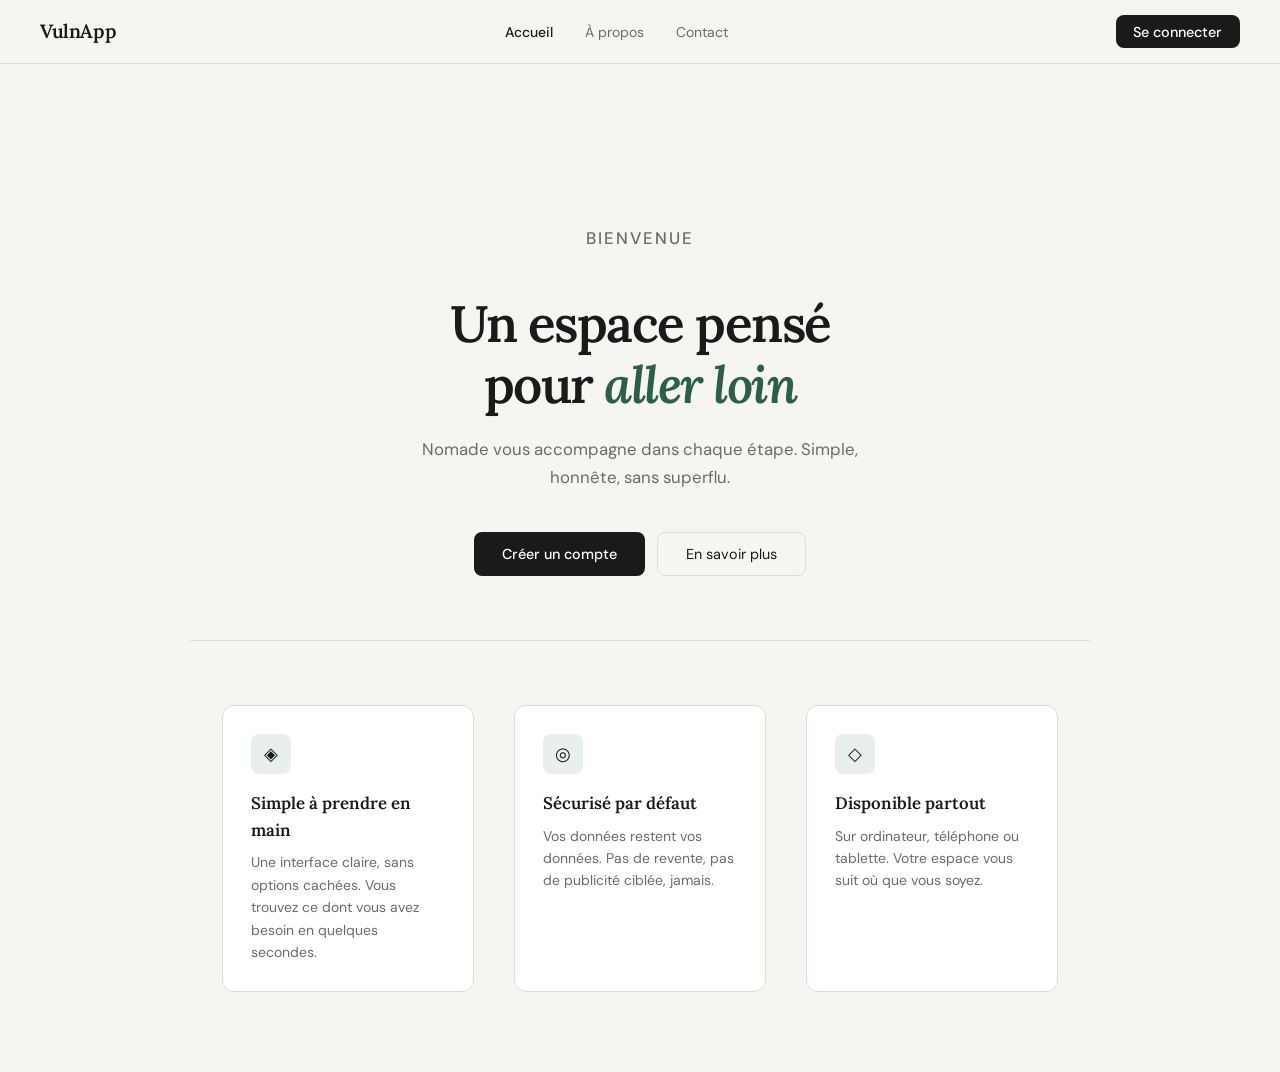
==== static/index.html @ 1c076ac4 "push" ====
<!DOCTYPE html>
<html lang="fr">
<head>
  <meta charset="UTF-8" />
  <meta name="viewport" content="width=device-width, initial-scale=1.0" />
  <title>Nomade — Accueil</title>
  <link rel="stylesheet" href="style.css" />
</head>
<body>
    <nav>
    <a href="index.html" class="nav-logo">VulnApp</a>

    <ul class="nav-links">
        <li><a href="index.html" class="active">Accueil</a></li>
        <li><a href="page-about.html">À propos</a></li>
        <li><a href="page-contact.html">Contact</a></li>
    </ul>

    <div class="nav-auth">
        <button class="btn-primary btn-nav" id="loginBtn">Se connecter</button>
    </div>
</nav>
<div class="modal-overlay" id="modalOverlay">
    <div class="modal" id="loginModal">
        <button class="modal-close" id="closeModal">&times;</button>

        <div class="modal-home" id="modalHome">
            <h2 class="modal-home-title">Bienvenue</h2>
            <p class="modal-home-sub">Connectez-vous pour accéder au panel.</p>
            
            <div class="modal-home-btns">
                <button class="btn-modal-choice btn-modal-login" id="showLoginForm">Se connecter</button>
                <button class="btn-modal-choice btn-modal-signup">Créer un compte</button>
            </div>
        </div>

        <div class="modal-form-wrap" id="loginFormWrap">
            <div class="modal-form-header">
                <button class="btn-back" id="backToHome">←</button>
                <h2 class="modal-form-title">Connexion</h2>
            </div>
            
            <form action="/login" method="POST">
                <div class="modal-field">
                    <label>Email ou Identifiant</label>
                    <input type="text" name="username" placeholder="admin@vulnapp.local" required>
                </div>
                <div class="modal-field">
                    <label>Mot de passe</label>
                    <input type="password" name="password" placeholder="••••••••" required>
                </div>
                <div class="modal-error"></div> <button type="submit" class="btn-modal-submit">Entrer</button>
            </form>
        </div>
    </div>
</div>
<main>
    </main>

<main>
  <div class="hero">
    <p class="hero-eyebrow">Bienvenue</p>
    <h1>Un espace pensé<br>pour <em>aller loin</em></h1>
    <p>Nomade vous accompagne dans chaque étape. Simple, honnête, sans superflu.</p>
    <div class="hero-actions">
      <button class="btn-primary" onclick="openModal()">Créer un compte</button>
      <button class="btn-secondary" onclick="location.href='about.html'">En savoir plus</button>
    </div>
  </div>

  <div class="divider"></div>

  <div class="features">
    <div class="feature-card">
      <div class="feature-icon">◈</div>
      <h3>Simple à prendre en main</h3>
      <p>Une interface claire, sans options cachées. Vous trouvez ce dont vous avez besoin en quelques secondes.</p>
    </div>
    <div class="feature-card">
      <div class="feature-icon">◎</div>
      <h3>Sécurisé par défaut</h3>
      <p>Vos données restent vos données. Pas de revente, pas de publicité ciblée, jamais.</p>
    </div>
    <div class="feature-card">
      <div class="feature-icon">◇</div>
      <h3>Disponible partout</h3>
      <p>Sur ordinateur, téléphone ou tablette. Votre espace vous suit où que vous soyez.</p>
    </div>
  </div>
</main>

<script src="shared.js"></script>
</body>
</html>
---- static/style.css ----
@import url('https://fonts.googleapis.com/css2?family=Lora:ital,wght@0,400;0,600;1,400&family=DM+Sans:wght@300;400;500&display=swap');

*, *::before, *::after { box-sizing: border-box; margin: 0; padding: 0; }

:root {
  --bg: #f7f5f0;
  --white: #ffffff;
  --text: #1a1a1a;
  --muted: #6b6b6b;
  --border: #e0ddd8;
  --accent: #2c5f4a;
  --accent-light: #e8f0ec;
  --danger: #c0392b;
  --nav-h: 64px;
}

html { scroll-behavior: smooth; }

body {
  font-family: 'DM Sans', sans-serif;
  background: var(--bg);
  color: var(--text);
  font-size: 16px;
  line-height: 1.6;
  min-height: 100vh;
  display: flex;
  flex-direction: column;
}

/* ── NAV ── */
nav {
  position: fixed;
  top: 0; left: 0; right: 0;
  height: var(--nav-h);
  background: rgba(247,245,240,0.92);
  backdrop-filter: blur(8px);
  border-bottom: 1px solid var(--border);
  display: flex;
  align-items: center;
  justify-content: space-between;
  padding: 0 2.5rem;
  z-index: 100;
}

.nav-logo {
  font-family: 'Lora', serif;
  font-size: 1.2rem;
  font-weight: 600;
  color: var(--text);
  text-decoration: none;
  letter-spacing: -0.02em;
}

.nav-links {
  display: flex;
  align-items: center;
  gap: 2rem;
  list-style: none;
}

.nav-links a {
  text-decoration: none;
  color: var(--muted);
  font-size: 0.875rem;
  font-weight: 400;
  transition: color 0.2s;
}

.nav-links a:hover { color: var(--text); }

.nav-links a.active {
  color: var(--text);
  font-weight: 500;
}

.btn-nav {
  background: var(--text) !important;
  color: var(--white) !important;
  padding: 0.45rem 1.1rem !important;
  border-radius: 6px;
  font-weight: 500 !important;
  transition: background 0.2s, transform 0.15s !important;
  cursor: pointer;
}

.btn-nav:hover {
  background: var(--accent) !important;
  transform: translateY(-1px);
}

/* ── MAIN ── */
main {
  padding-top: var(--nav-h);
  flex: 1;
}

/* ── BUTTONS ── */
.btn-primary {
  background: var(--text);
  color: var(--white);
  border: none;
  padding: 0.75rem 1.75rem;
  border-radius: 8px;
  font-family: 'DM Sans', sans-serif;
  font-size: 0.9rem;
  font-weight: 500;
  cursor: pointer;
  transition: background 0.2s, transform 0.15s, box-shadow 0.2s;
  position: relative;
  overflow: hidden;
}

.btn-primary:hover {
  background: var(--accent);
  transform: translateY(-2px);
  box-shadow: 0 6px 20px rgba(44,95,74,0.25);
}

.btn-primary:active { transform: scale(0.97); }

.btn-primary .ripple {
  position: absolute;
  border-radius: 50%;
  background: rgba(255,255,255,0.3);
  transform: scale(0);
  animation: ripple 0.5s linear;
  pointer-events: none;
}

@keyframes ripple {
  to { transform: scale(4); opacity: 0; }
}

.btn-secondary {
  background: transparent;
  color: var(--text);
  border: 1px solid var(--border);
  padding: 0.75rem 1.75rem;
  border-radius: 8px;
  font-family: 'DM Sans', sans-serif;
  font-size: 0.9rem;
  font-weight: 400;
  cursor: pointer;
  transition: border-color 0.2s, background 0.2s;
}

.btn-secondary:hover {
  border-color: var(--text);
  background: var(--white);
}

/* ── FOOTER ── */
footer {
  border-top: 1px solid var(--border);
  text-align: center;
  padding: 2rem;
  font-size: 0.8rem;
  color: var(--muted);
}

footer a { color: inherit; text-decoration: none; }
footer a:hover { text-decoration: underline; }

/* ── PAGE FADE IN ── */
main { animation: fadeIn 0.3s ease; }

@keyframes fadeIn {
  from { opacity: 0; transform: translateY(6px); }
  to   { opacity: 1; transform: translateY(0); }
}

/* ════════════════════════════════
   HOME
════════════════════════════════ */
.hero {
  max-width: 680px;
  margin: 0 auto;
  padding: 6rem 2rem 4rem;
  text-align: center;
}

.hero-eyebrow {
  font-size: 0.75rem;
  font-weight: 500;
  letter-spacing: 0.12em;
  text-transform: uppercase;
  color: var(--accent);
  margin-bottom: 1.2rem;
}

.hero h1 {
  font-family: 'Lora', serif;
  font-size: clamp(2.2rem, 5vw, 3.2rem);
  font-weight: 600;
  line-height: 1.2;
  letter-spacing: -0.03em;
  margin-bottom: 1.2rem;
}

.hero h1 em { font-style: italic; color: var(--accent); }

.hero p {
  font-size: 1.05rem;
  color: var(--muted);
  max-width: 480px;
  margin: 0 auto 2.5rem;
  line-height: 1.7;
}

.hero-actions {
  display: flex;
  gap: 0.75rem;
  justify-content: center;
  flex-wrap: wrap;
}

.divider {
  max-width: 900px;
  margin: 0 auto;
  padding: 0 2rem;
  border-top: 1px solid var(--border);
}

.features {
  max-width: 900px;
  margin: 0 auto;
  padding: 4rem 2rem 5rem;
  display: grid;
  grid-template-columns: repeat(auto-fit, minmax(240px, 1fr));
  gap: 2.5rem;
}

.feature-card {
  background: var(--white);
  border: 1px solid var(--border);
  border-radius: 12px;
  padding: 1.75rem;
  transition: border-color 0.2s, transform 0.2s;
  cursor: default;
}

.feature-card:hover {
  border-color: #b5c9bf;
  transform: translateY(-3px);
}

.feature-icon {
  width: 40px; height: 40px;
  background: var(--accent-light);
  border-radius: 8px;
  display: flex; align-items: center; justify-content: center;
  margin-bottom: 1rem;
  font-size: 1.1rem;
}

.feature-card h3 {
  font-family: 'Lora', serif;
  font-size: 1.05rem;
  font-weight: 600;
  margin-bottom: 0.5rem;
}

.feature-card p { font-size: 0.875rem; color: var(--muted); line-height: 1.6; }

/* ════════════════════════════════
   ABOUT
════════════════════════════════ */
.about-wrap {
  max-width: 720px;
  margin: 0 auto;
  padding: 5rem 2rem;
}

.about-wrap h2 {
  font-family: 'Lora', serif;
  font-size: clamp(1.8rem, 4vw, 2.6rem);
  font-weight: 600;
  letter-spacing: -0.02em;
  margin-bottom: 1.5rem;
}

.about-wrap p {
  color: var(--muted);
  margin-bottom: 1.2rem;
  font-size: 1rem;
  line-height: 1.8;
}

.about-stats {
  display: grid;
  grid-template-columns: repeat(3, 1fr);
  gap: 1.5rem;
  margin: 3rem 0;
}

.stat {
  text-align: center;
  padding: 1.5rem 1rem;
  background: var(--white);
  border: 1px solid var(--border);
  border-radius: 10px;
}

.stat-number {
  font-family: 'Lora', serif;
  font-size: 2rem;
  font-weight: 600;
  color: var(--accent);
  display: block;
}

.stat-label { font-size: 0.8rem; color: var(--muted); margin-top: 0.25rem; }

.about-actions {
  margin-top: 2.5rem;
  display: flex;
  gap: 0.75rem;
  flex-wrap: wrap;
}

/* ════════════════════════════════
   CONTACT
════════════════════════════════ */
.contact-wrap {
  max-width: 580px;
  margin: 0 auto;
  padding: 5rem 2rem;
}

.contact-wrap h2 {
  font-family: 'Lora', serif;
  font-size: clamp(1.8rem, 4vw, 2.4rem);
  font-weight: 600;
  letter-spacing: -0.02em;
  margin-bottom: 0.5rem;
}

.contact-wrap > p { color: var(--muted); margin-bottom: 2.5rem; }

.form-group { margin-bottom: 1.25rem; }

.form-group label {
  display: block;
  font-size: 0.85rem;
  font-weight: 500;
  margin-bottom: 0.4rem;
  color: var(--text);
}

.form-group input,
.form-group textarea {
  width: 100%;
  border: 1px solid var(--border);
  background: var(--white);
  border-radius: 8px;
  padding: 0.7rem 0.9rem;
  font-family: 'DM Sans', sans-serif;
  font-size: 0.9rem;
  color: var(--text);
  transition: border-color 0.2s, box-shadow 0.2s;
  outline: none;
  resize: vertical;
}

.form-group input:focus,
.form-group textarea:focus {
  border-color: var(--accent);
  box-shadow: 0 0 0 3px rgba(44,95,74,0.1);
}

.form-success {
  display: none;
  background: var(--accent-light);
  border: 1px solid #b5c9bf;
  border-radius: 8px;
  padding: 1rem 1.25rem;
  font-size: 0.9rem;
  color: var(--accent);
  margin-top: 1rem;
}

/* ════════════════════════════════
   MODAL
════════════════════════════════ */
.modal-overlay {
  display: none;
  position: fixed;
  inset: 0;
  background: rgba(10,10,10,0.45);
  backdrop-filter: blur(6px);
  -webkit-backdrop-filter: blur(6px);
  z-index: 200;
  align-items: center;
  justify-content: center;
}

.modal-overlay.open {
  display: flex;
  animation: fadeOverlay 0.22s ease;
}

@keyframes fadeOverlay {
  from { opacity: 0; }
  to   { opacity: 1; }
}

.modal {
  background: rgba(28, 28, 26, 0.72);
  backdrop-filter: blur(20px);
  -webkit-backdrop-filter: blur(20px);
  border: 1px solid rgba(255,255,255,0.1);
  border-radius: 18px;
  padding: 2rem;
  width: 260px;
  margin: 1rem;
  position: relative;
  overflow: hidden;
  transition: width 0.38s cubic-bezier(0.4,0,0.2,1);
}

.modal.expanded-login  { width: 340px; }
.modal.expanded-signup { width: 360px; }

.modal-close {
  position: absolute;
  top: 0.9rem; right: 0.9rem;
  background: rgba(255,255,255,0.08);
  border: none;
  font-size: 0.85rem;
  color: rgba(255,255,255,0.5);
  cursor: pointer;
  width: 26px; height: 26px;
  display: flex; align-items: center; justify-content: center;
  border-radius: 50%;
  transition: background 0.15s, color 0.15s;
  z-index: 2;
}

.modal-close:hover {
  background: rgba(255,255,255,0.15);
  color: rgba(255,255,255,0.85);
}

.modal-home { text-align: center; }

.modal-home-title {
  font-family: 'Lora', serif;
  font-size: 1.05rem;
  font-weight: 600;
  color: rgba(255,255,255,0.9);
  margin-bottom: 0.3rem;
}

.modal-home-sub {
  font-size: 0.78rem;
  color: rgba(255,255,255,0.4);
  margin-bottom: 1.75rem;
}

.modal-home-btns {
  display: flex;
  flex-direction: column;
  gap: 0.65rem;
}

.btn-modal-choice {
  width: 100%;
  padding: 0.7rem 1rem;
  border-radius: 10px;
  font-family: 'DM Sans', sans-serif;
  font-size: 0.88rem;
  font-weight: 500;
  cursor: pointer;
  transition: background 0.2s, transform 0.15s, box-shadow 0.2s;
  position: relative;
  overflow: hidden;
}

.btn-modal-login {
  background: rgba(255,255,255,0.12);
  border: 1px solid rgba(255,255,255,0.18);
  color: rgba(255,255,255,0.9);
}

.btn-modal-login:hover {
  background: rgba(255,255,255,0.2);
  transform: translateY(-1px);
}

.btn-modal-signup {
  background: var(--accent);
  border: 1px solid transparent;
  color: #fff;
}

.btn-modal-signup:hover {
  background: #3a7a60;
  transform: translateY(-1px);
  box-shadow: 0 4px 16px rgba(44,95,74,0.35);
}

.modal-form-wrap { display: none; }
.modal-form-wrap.active {
  display: block;
  animation: expandIn 0.3s cubic-bezier(0.4,0,0.2,1);
}

@keyframes expandIn {
  from { opacity: 0; transform: translateY(8px); }
  to   { opacity: 1; transform: translateY(0); }
}

.modal-form-header {
  display: flex;
  align-items: center;
  gap: 0.6rem;
  margin-bottom: 1.5rem;
}

.btn-back {
  background: rgba(255,255,255,0.08);
  border: none;
  color: rgba(255,255,255,0.5);
  cursor: pointer;
  width: 28px; height: 28px;
  border-radius: 50%;
  font-size: 0.9rem;
  display: flex; align-items: center; justify-content: center;
  transition: background 0.15s, color 0.15s;
  flex-shrink: 0;
}

.btn-back:hover {
  background: rgba(255,255,255,0.15);
  color: rgba(255,255,255,0.8);
}

.modal-form-title {
  font-family: 'Lora', serif;
  font-size: 1.05rem;
  font-weight: 600;
  color: rgba(255,255,255,0.9);
}

.modal-field { margin-bottom: 0.9rem; }

.modal-field label {
  display: block;
  font-size: 0.72rem;
  font-weight: 500;
  margin-bottom: 0.3rem;
  color: rgba(255,255,255,0.45);
  letter-spacing: 0.05em;
  text-transform: uppercase;
}

.modal-field input {
  width: 100%;
  border: 1px solid rgba(255,255,255,0.12);
  background: rgba(255,255,255,0.07);
  border-radius: 8px;
  padding: 0.6rem 0.8rem;
  font-family: 'DM Sans', sans-serif;
  font-size: 0.88rem;
  color: rgba(255,255,255,0.9);
  outline: none;
  transition: border-color 0.2s, background 0.2s, box-shadow 0.2s;
  box-sizing: border-box;
}

.modal-field input::placeholder { color: rgba(255,255,255,0.25); }

.modal-field input:focus {
  border-color: rgba(44,95,74,0.7);
  background: rgba(255,255,255,0.1);
  box-shadow: 0 0 0 3px rgba(44,95,74,0.2);
}

.modal-error {
  font-size: 0.78rem;
  color: #e87c7c;
  min-height: 16px;
  margin: 0.4rem 0 0.6rem;
}

.btn-modal-submit {
  width: 100%;
  padding: 0.7rem;
  border-radius: 9px;
  font-family: 'DM Sans', sans-serif;
  font-size: 0.9rem;
  font-weight: 500;
  border: none;
  cursor: pointer;
  background: var(--accent);
  color: #fff;
  transition: background 0.2s, transform 0.15s, box-shadow 0.2s;
  position: relative;
  overflow: hidden;
  margin-top: 0.25rem;
}

.btn-modal-submit:hover {
  background: #3a7a60;
  transform: translateY(-1px);
  box-shadow: 0 4px 16px rgba(44,95,74,0.3);
}

.btn-modal-submit:active { transform: scale(0.97); }

.pw-rules {
  display: flex;
  flex-wrap: wrap;
  gap: 4px;
  margin: 0.4rem 0 0.2rem;
}

.pw-rule {
  font-size: 0.68rem;
  padding: 2px 7px;
  border-radius: 20px;
  background: rgba(255,255,255,0.08);
  color: rgba(255,255,255,0.35);
  transition: background 0.2s, color 0.2s;
}

.pw-rule.ok {
  background: rgba(44,95,74,0.4);
  color: #7ecfaa;
}

.modal-success-msg {
  display: none;
  text-align: center;
  padding: 1rem 0;
  animation: fadeIn 0.3s ease;
}

.modal-success-msg .checkmark {
  font-size: 2.2rem;
  display: block;
  margin-bottom: 0.6rem;
}

.modal-success-msg p { color: rgba(255,255,255,0.65); font-size: 0.88rem; }
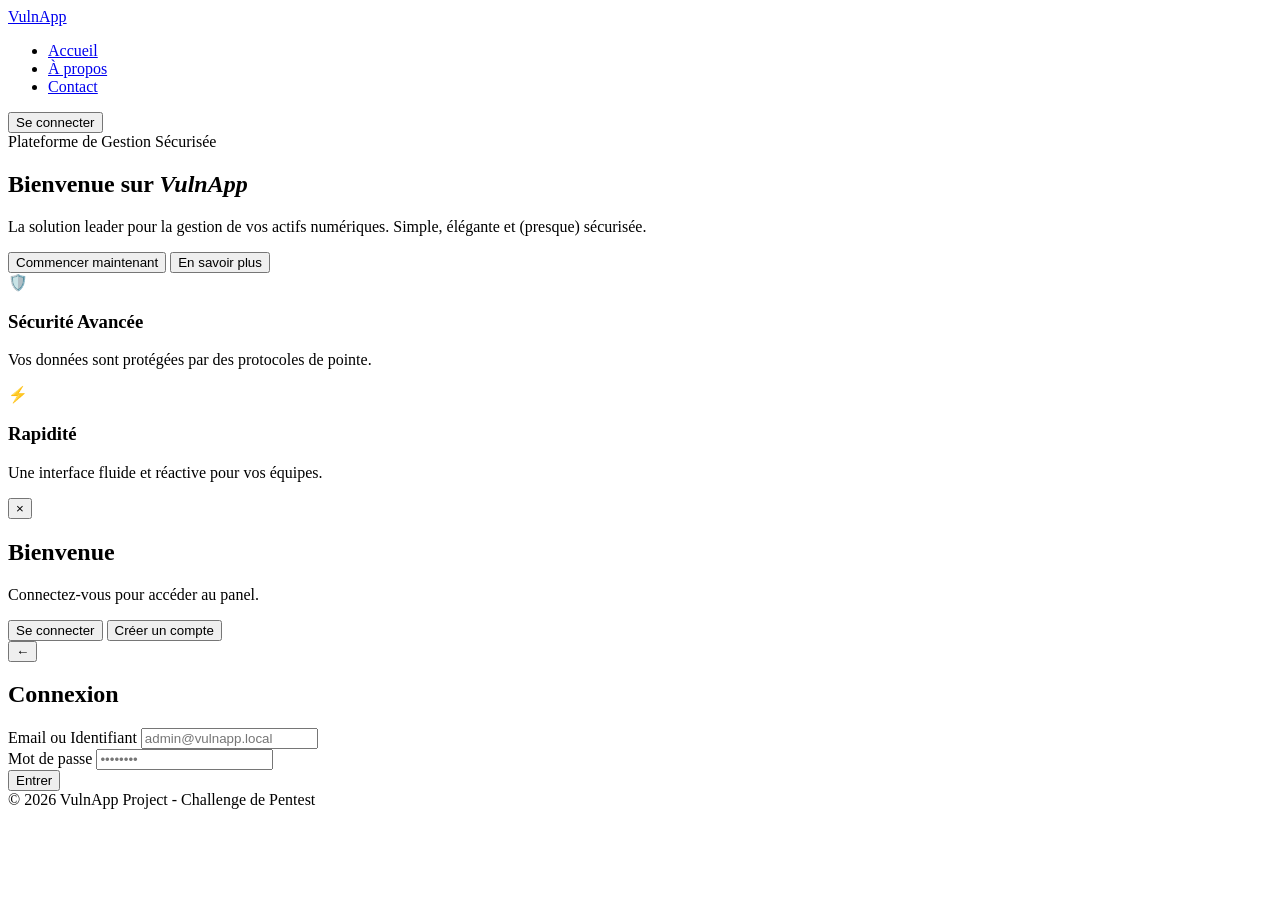
==== commit f5b0f55b: "push" ====
--- a/static/index.html
+++ b/static/index.html
@@ -1,94 +1,129 @@
 <!DOCTYPE html>
 <html lang="fr">
 <head>
-  <meta charset="UTF-8" />
-  <meta name="viewport" content="width=device-width, initial-scale=1.0" />
-  <title>Nomade — Accueil</title>
-  <link rel="stylesheet" href="style.css" />
+    <meta charset="UTF-8">
+    <meta name="viewport" content="width=device-width, initial-scale=1.0">
+    <title>VulnApp - Accueil</title>
+    <link href="https://fonts.googleapis.com/css2?family=Lora:ital,wght@0,400;0,600;1,400&family=DM+Sans:wght@300;400;500&display=swap" rel="stylesheet">
+    <style>
+        /* Insère ici tout le code CSS que tu m'as donné précédemment */
+        /* (Variables, Nav, Hero, Modal, etc.) */
+    </style>
 </head>
 <body>
+
     <nav>
-    <a href="index.html" class="nav-logo">VulnApp</a>
+        <a href="index.html" class="nav-logo">VulnApp</a>
+        <ul class="nav-links">
+            <li><a href="index.html" class="active">Accueil</a></li>
+            <li><a href="about.html">À propos</a></li>
+            <li><a href="contact.html">Contact</a></li>
+        </ul>
+        <div class="nav-auth">
+            <button class="btn-primary btn-nav" id="loginBtn">Se connecter</button>
+        </div>
+    </nav>
 
-    <ul class="nav-links">
-        <li><a href="index.html" class="active">Accueil</a></li>
-        <li><a href="page-about.html">À propos</a></li>
-        <li><a href="page-contact.html">Contact</a></li>
-    </ul>
+    <main>
+        <section class="hero">
+            <div class="hero-eyebrow">Plateforme de Gestion Sécurisée</div>
+            <h1>Bienvenue sur <em>VulnApp</em></h1>
+            <p>La solution leader pour la gestion de vos actifs numériques. Simple, élégante et (presque) sécurisée.</p>
+            <div class="hero-actions">
+                <button class="btn-primary">Commencer maintenant</button>
+                <button class="btn-secondary">En savoir plus</button>
+            </div>
+        </section>
 
-    <div class="nav-auth">
-        <button class="btn-primary btn-nav" id="loginBtn">Se connecter</button>
-    </div>
-</nav>
-<div class="modal-overlay" id="modalOverlay">
-    <div class="modal" id="loginModal">
-        <button class="modal-close" id="closeModal">&times;</button>
+        <div class="divider"></div>
 
-        <div class="modal-home" id="modalHome">
-            <h2 class="modal-home-title">Bienvenue</h2>
-            <p class="modal-home-sub">Connectez-vous pour accéder au panel.</p>
-            
-            <div class="modal-home-btns">
-                <button class="btn-modal-choice btn-modal-login" id="showLoginForm">Se connecter</button>
-                <button class="btn-modal-choice btn-modal-signup">Créer un compte</button>
+        <section class="features">
+            <div class="feature-card">
+                <div class="feature-icon">🛡️</div>
+                <h3>Sécurité Avancée</h3>
+                <p>Vos données sont protégées par des protocoles de pointe.</p>
+            </div>
+            <div class="feature-card">
+                <div class="feature-icon">⚡</div>
+                <h3>Rapidité</h3>
+                <p>Une interface fluide et réactive pour vos équipes.</p>
+            </div>
+        </section>
+    </main>
+
+    <div class="modal-overlay" id="modalOverlay">
+        <div class="modal" id="loginModal">
+            <button class="modal-close" id="closeModal">&times;</button>
+
+            <div class="modal-home" id="modalHome">
+                <h2 class="modal-home-title">Bienvenue</h2>
+                <p class="modal-home-sub">Connectez-vous pour accéder au panel.</p>
+                <div class="modal-home-btns">
+                    <button class="btn-modal-choice btn-modal-login" id="showLoginForm">Se connecter</button>
+                    <button class="btn-modal-choice btn-modal-signup">Créer un compte</button>
+                </div>
+            </div>
+
+            <div class="modal-form-wrap" id="loginFormWrap">
+                <div class="modal-form-header">
+                    <button class="btn-back" id="backToHome">←</button>
+                    <h2 class="modal-form-title">Connexion</h2>
+                </div>
+                <form action="/login" method="POST">
+                    <div class="modal-field">
+                        <label>Email ou Identifiant</label>
+                        <input type="text" name="username" placeholder="admin@vulnapp.local" required>
+                    </div>
+                    <div class="modal-field">
+                        <label>Mot de passe</label>
+                        <input type="password" name="password" placeholder="••••••••" required>
+                    </div>
+                    <div class="modal-error" id="loginError"></div>
+                    <button type="submit" class="btn-modal-submit">Entrer</button>
+                </form>
             </div>
         </div>
+    </div>
 
-        <div class="modal-form-wrap" id="loginFormWrap">
-            <div class="modal-form-header">
-                <button class="btn-back" id="backToHome">←</button>
-                <h2 class="modal-form-title">Connexion</h2>
-            </div>
-            
-            <form action="/login" method="POST">
-                <div class="modal-field">
-                    <label>Email ou Identifiant</label>
-                    <input type="text" name="username" placeholder="admin@vulnapp.local" required>
-                </div>
-                <div class="modal-field">
-                    <label>Mot de passe</label>
-                    <input type="password" name="password" placeholder="••••••••" required>
-                </div>
-                <div class="modal-error"></div> <button type="submit" class="btn-modal-submit">Entrer</button>
-            </form>
-        </div>
-    </div>
-</div>
-<main>
-    </main>
+    <footer>
+        &copy; 2026 VulnApp Project - Challenge de Pentest
+    </footer>
 
-<main>
-  <div class="hero">
-    <p class="hero-eyebrow">Bienvenue</p>
-    <h1>Un espace pensé<br>pour <em>aller loin</em></h1>
-    <p>Nomade vous accompagne dans chaque étape. Simple, honnête, sans superflu.</p>
-    <div class="hero-actions">
-      <button class="btn-primary" onclick="openModal()">Créer un compte</button>
-      <button class="btn-secondary" onclick="location.href='about.html'">En savoir plus</button>
-    </div>
-  </div>
+    <script>
+        const loginBtn = document.getElementById('loginBtn');
+        const modalOverlay = document.getElementById('modalOverlay');
+        const closeModal = document.getElementById('closeModal');
+        const modal = document.getElementById('loginModal');
+        
+        const showLoginFormBtn = document.getElementById('showLoginForm');
+        const backToHomeBtn = document.getElementById('backToHome');
+        const modalHome = document.getElementById('modalHome');
+        const loginFormWrap = document.getElementById('loginFormWrap');
 
-  <div class="divider"></div>
+        // Ouvrir
+        loginBtn.onclick = () => modalOverlay.classList.add('open');
 
-  <div class="features">
-    <div class="feature-card">
-      <div class="feature-icon">◈</div>
-      <h3>Simple à prendre en main</h3>
-      <p>Une interface claire, sans options cachées. Vous trouvez ce dont vous avez besoin en quelques secondes.</p>
-    </div>
-    <div class="feature-card">
-      <div class="feature-icon">◎</div>
-      <h3>Sécurisé par défaut</h3>
-      <p>Vos données restent vos données. Pas de revente, pas de publicité ciblée, jamais.</p>
-    </div>
-    <div class="feature-card">
-      <div class="feature-icon">◇</div>
-      <h3>Disponible partout</h3>
-      <p>Sur ordinateur, téléphone ou tablette. Votre espace vous suit où que vous soyez.</p>
-    </div>
-  </div>
-</main>
+        // Fermer
+        closeModal.onclick = () => modalOverlay.classList.remove('open');
 
-<script src="shared.js"></script>
+        // Fermer au clic extérieur
+        window.onclick = (event) => {
+            if (event.target == modalOverlay) modalOverlay.classList.remove('open');
+        }
+
+        // Switch vers Formulaire
+        showLoginFormBtn.onclick = () => {
+            modalHome.style.display = 'none';
+            loginFormWrap.classList.add('active');
+            modal.classList.add('expanded-login');
+        };
+
+        // Retour accueil modale
+        backToHomeBtn.onclick = () => {
+            loginFormWrap.classList.remove('active');
+            modalHome.style.display = 'block';
+            modal.classList.remove('expanded-login');
+        };
+    </script>
 </body>
 </html>
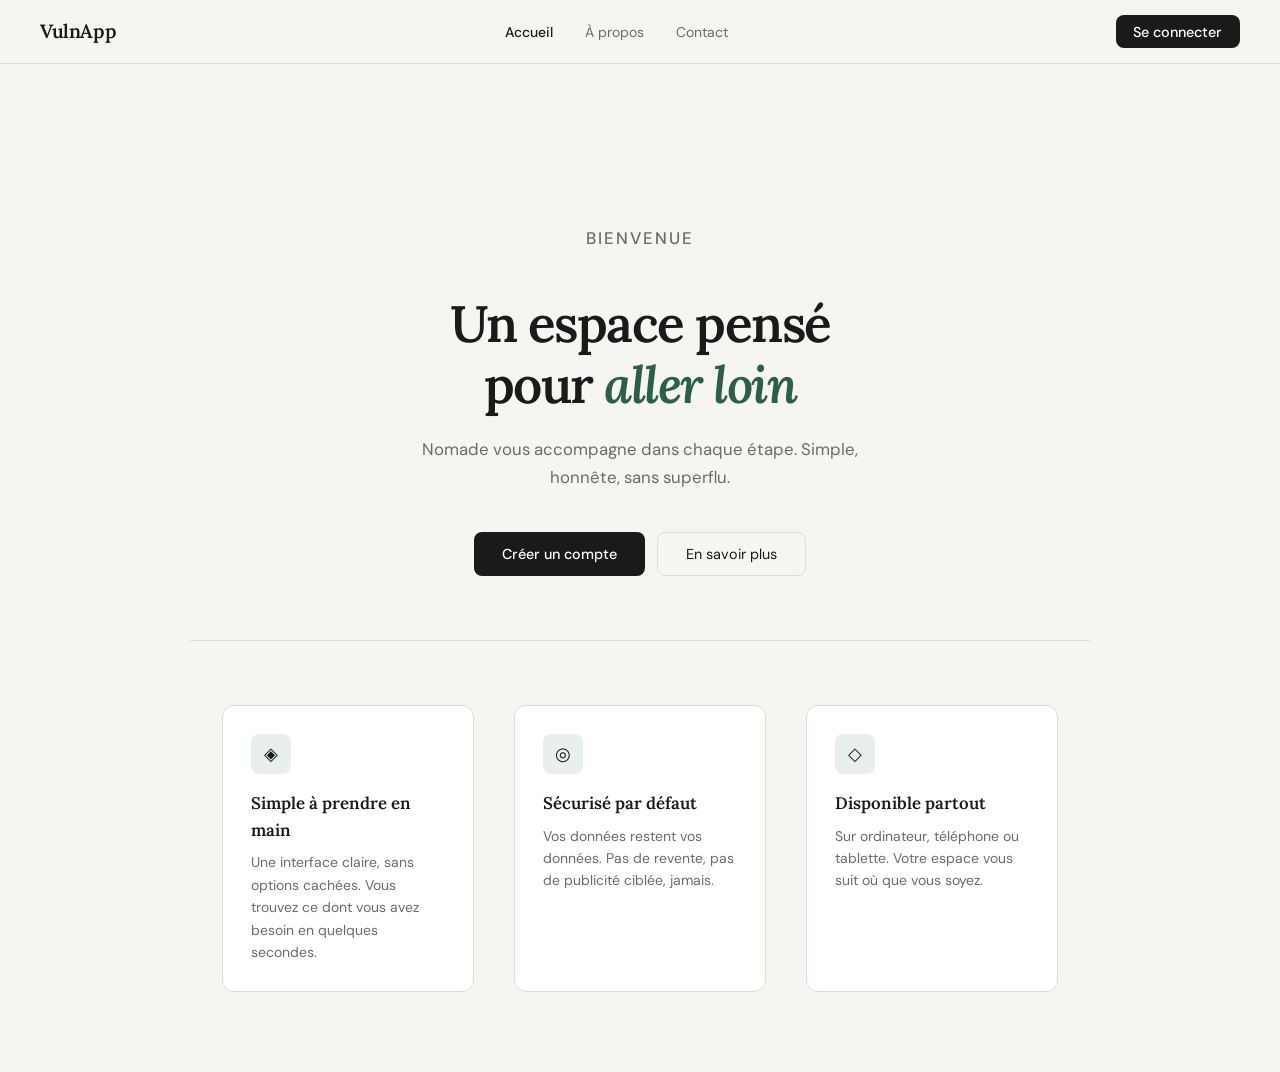
==== commit 83bd6b02: "push" ====
--- a/static/index.html
+++ b/static/index.html
@@ -1,129 +1,101 @@
 <!DOCTYPE html>
 <html lang="fr">
 <head>
-    <meta charset="UTF-8">
-    <meta name="viewport" content="width=device-width, initial-scale=1.0">
-    <title>VulnApp - Accueil</title>
-    <link href="https://fonts.googleapis.com/css2?family=Lora:ital,wght@0,400;0,600;1,400&family=DM+Sans:wght@300;400;500&display=swap" rel="stylesheet">
-    <style>
-        /* Insère ici tout le code CSS que tu m'as donné précédemment */
-        /* (Variables, Nav, Hero, Modal, etc.) */
-    </style>
+  <meta charset="UTF-8" />
+  <meta name="viewport" content="width=device-width, initial-scale=1.0" />
+  <title>Nomade — Accueil</title>
+  <link rel="stylesheet" href="style.css" />
 </head>
+<script>
+    // 1. Sélection des éléments
+    // Assure-toi que ton bouton dans la NAV a bien l'id="loginBtn"
+    const btnNav = document.getElementById('loginBtn'); 
+    const overlay = document.getElementById('modalOverlay');
+    const btnClose = document.getElementById('closeModal');
+    const modalBox = document.getElementById('loginModal');
+    
+    const btnGoToForm = document.getElementById('showLoginForm');
+    const btnBack = document.getElementById('backToHome');
+    const homeView = document.getElementById('modalHome');
+    const formView = document.getElementById('loginFormWrap');
+
+    // 2. Ouvrir la modale au clic sur le bouton de la nav
+    if (btnNav) {
+        btnNav.onclick = () => {
+            overlay.classList.add('open');
+        };
+    }
+
+    // 3. Fermer la modale (croix ou clic à côté)
+    btnClose.onclick = () => overlay.classList.remove('open');
+    window.onclick = (e) => {
+        if (e.target == overlay) overlay.classList.remove('open');
+    };
+
+    // 4. Navigation INTERNE à la modale (Passer du menu au formulaire)
+    btnGoToForm.onclick = () => {
+        homeView.style.display = 'none';
+        formView.classList.add('active');
+        modalBox.classList.add('expanded-login'); // Agrandit le carré selon ton CSS
+    };
+
+    // 5. Retour au menu de la modale
+    btnBack.onclick = () => {
+        formView.classList.remove('active');
+        homeView.style.display = 'block';
+        modalBox.classList.remove('expanded-login');
+    };
+</script>
 <body>
+    <nav>
+    <a href="index.html" class="nav-logo">VulnApp</a>
 
-    <nav>
-        <a href="index.html" class="nav-logo">VulnApp</a>
-        <ul class="nav-links">
-            <li><a href="index.html" class="active">Accueil</a></li>
-            <li><a href="about.html">À propos</a></li>
-            <li><a href="contact.html">Contact</a></li>
-        </ul>
-        <div class="nav-auth">
-            <button class="btn-primary btn-nav" id="loginBtn">Se connecter</button>
-        </div>
-    </nav>
+    <ul class="nav-links">
+        <li><a href="index.html" class="active">Accueil</a></li>
+        <li><a href="page-about.html">À propos</a></li>
+        <li><a href="page-contact.html">Contact</a></li>
+    </ul>
 
-    <main>
-        <section class="hero">
-            <div class="hero-eyebrow">Plateforme de Gestion Sécurisée</div>
-            <h1>Bienvenue sur <em>VulnApp</em></h1>
-            <p>La solution leader pour la gestion de vos actifs numériques. Simple, élégante et (presque) sécurisée.</p>
-            <div class="hero-actions">
-                <button class="btn-primary">Commencer maintenant</button>
-                <button class="btn-secondary">En savoir plus</button>
-            </div>
-        </section>
+    <div class="nav-auth">
+        <button class="btn-primary btn-nav" id="loginBtn">Se connecter</button>
+    </div>
+</nav>
 
-        <div class="divider"></div>
-
-        <section class="features">
-            <div class="feature-card">
-                <div class="feature-icon">🛡️</div>
-                <h3>Sécurité Avancée</h3>
-                <p>Vos données sont protégées par des protocoles de pointe.</p>
-            </div>
-            <div class="feature-card">
-                <div class="feature-icon">⚡</div>
-                <h3>Rapidité</h3>
-                <p>Une interface fluide et réactive pour vos équipes.</p>
-            </div>
-        </section>
+<main>
     </main>
 
-    <div class="modal-overlay" id="modalOverlay">
-        <div class="modal" id="loginModal">
-            <button class="modal-close" id="closeModal">&times;</button>
+<main>
+  <div class="hero">
+    <p class="hero-eyebrow">Bienvenue</p>
+    <h1>Un espace pensé<br>pour <em>aller loin</em></h1>
+    <p>Nomade vous accompagne dans chaque étape. Simple, honnête, sans superflu.</p>
+    <div class="hero-actions">
+      <button class="btn-primary" onclick="openModal()">Créer un compte</button>
+      <button class="btn-secondary" onclick="location.href='about.html'">En savoir plus</button>
+    </div>
+  </div>
 
-            <div class="modal-home" id="modalHome">
-                <h2 class="modal-home-title">Bienvenue</h2>
-                <p class="modal-home-sub">Connectez-vous pour accéder au panel.</p>
-                <div class="modal-home-btns">
-                    <button class="btn-modal-choice btn-modal-login" id="showLoginForm">Se connecter</button>
-                    <button class="btn-modal-choice btn-modal-signup">Créer un compte</button>
-                </div>
-            </div>
+  <div class="divider"></div>
 
-            <div class="modal-form-wrap" id="loginFormWrap">
-                <div class="modal-form-header">
-                    <button class="btn-back" id="backToHome">←</button>
-                    <h2 class="modal-form-title">Connexion</h2>
-                </div>
-                <form action="/login" method="POST">
-                    <div class="modal-field">
-                        <label>Email ou Identifiant</label>
-                        <input type="text" name="username" placeholder="admin@vulnapp.local" required>
-                    </div>
-                    <div class="modal-field">
-                        <label>Mot de passe</label>
-                        <input type="password" name="password" placeholder="••••••••" required>
-                    </div>
-                    <div class="modal-error" id="loginError"></div>
-                    <button type="submit" class="btn-modal-submit">Entrer</button>
-                </form>
-            </div>
-        </div>
+  <div class="features">
+    <div class="feature-card">
+      <div class="feature-icon">◈</div>
+      <h3>Simple à prendre en main</h3>
+      <p>Une interface claire, sans options cachées. Vous trouvez ce dont vous avez besoin en quelques secondes.</p>
     </div>
+    <div class="feature-card">
+      <div class="feature-icon">◎</div>
+      <h3>Sécurisé par défaut</h3>
+      <p>Vos données restent vos données. Pas de revente, pas de publicité ciblée, jamais.</p>
+    </div>
+    <div class="feature-card">
+      <div class="feature-icon">◇</div>
+      <h3>Disponible partout</h3>
+      <p>Sur ordinateur, téléphone ou tablette. Votre espace vous suit où que vous soyez.</p>
+    </div>
+  </div>
+</main>
 
-    <footer>
-        &copy; 2026 VulnApp Project - Challenge de Pentest
-    </footer>
-
-    <script>
-        const loginBtn = document.getElementById('loginBtn');
-        const modalOverlay = document.getElementById('modalOverlay');
-        const closeModal = document.getElementById('closeModal');
-        const modal = document.getElementById('loginModal');
-        
-        const showLoginFormBtn = document.getElementById('showLoginForm');
-        const backToHomeBtn = document.getElementById('backToHome');
-        const modalHome = document.getElementById('modalHome');
-        const loginFormWrap = document.getElementById('loginFormWrap');
-
-        // Ouvrir
-        loginBtn.onclick = () => modalOverlay.classList.add('open');
-
-        // Fermer
-        closeModal.onclick = () => modalOverlay.classList.remove('open');
-
-        // Fermer au clic extérieur
-        window.onclick = (event) => {
-            if (event.target == modalOverlay) modalOverlay.classList.remove('open');
-        }
-
-        // Switch vers Formulaire
-        showLoginFormBtn.onclick = () => {
-            modalHome.style.display = 'none';
-            loginFormWrap.classList.add('active');
-            modal.classList.add('expanded-login');
-        };
-
-        // Retour accueil modale
-        backToHomeBtn.onclick = () => {
-            loginFormWrap.classList.remove('active');
-            modalHome.style.display = 'block';
-            modal.classList.remove('expanded-login');
-        };
-    </script>
+<script src="shared.js"></script>
 </body>
 </html>
--- a/static/style.css
+++ b/static/style.css
@@ -0,0 +1,645 @@
+@import url('https://fonts.googleapis.com/css2?family=Lora:ital,wght@0,400;0,600;1,400&family=DM+Sans:wght@300;400;500&display=swap');
+
+*, *::before, *::after { box-sizing: border-box; margin: 0; padding: 0; }
+
+:root {
+  --bg: #f7f5f0;
+  --white: #ffffff;
+  --text: #1a1a1a;
+  --muted: #6b6b6b;
+  --border: #e0ddd8;
+  --accent: #2c5f4a;
+  --accent-light: #e8f0ec;
+  --danger: #c0392b;
+  --nav-h: 64px;
+}
+
+html { scroll-behavior: smooth; }
+
+body {
+  font-family: 'DM Sans', sans-serif;
+  background: var(--bg);
+  color: var(--text);
+  font-size: 16px;
+  line-height: 1.6;
+  min-height: 100vh;
+  display: flex;
+  flex-direction: column;
+}
+
+/* ── NAV ── */
+nav {
+  position: fixed;
+  top: 0; left: 0; right: 0;
+  height: var(--nav-h);
+  background: rgba(247,245,240,0.92);
+  backdrop-filter: blur(8px);
+  border-bottom: 1px solid var(--border);
+  display: flex;
+  align-items: center;
+  justify-content: space-between;
+  padding: 0 2.5rem;
+  z-index: 100;
+}
+
+.nav-logo {
+  font-family: 'Lora', serif;
+  font-size: 1.2rem;
+  font-weight: 600;
+  color: var(--text);
+  text-decoration: none;
+  letter-spacing: -0.02em;
+}
+
+.nav-links {
+  display: flex;
+  align-items: center;
+  gap: 2rem;
+  list-style: none;
+}
+
+.nav-links a {
+  text-decoration: none;
+  color: var(--muted);
+  font-size: 0.875rem;
+  font-weight: 400;
+  transition: color 0.2s;
+}
+
+.nav-links a:hover { color: var(--text); }
+
+.nav-links a.active {
+  color: var(--text);
+  font-weight: 500;
+}
+
+.btn-nav {
+  background: var(--text) !important;
+  color: var(--white) !important;
+  padding: 0.45rem 1.1rem !important;
+  border-radius: 6px;
+  font-weight: 500 !important;
+  transition: background 0.2s, transform 0.15s !important;
+  cursor: pointer;
+}
+
+.btn-nav:hover {
+  background: var(--accent) !important;
+  transform: translateY(-1px);
+}
+
+/* ── MAIN ── */
+main {
+  padding-top: var(--nav-h);
+  flex: 1;
+}
+
+/* ── BUTTONS ── */
+.btn-primary {
+  background: var(--text);
+  color: var(--white);
+  border: none;
+  padding: 0.75rem 1.75rem;
+  border-radius: 8px;
+  font-family: 'DM Sans', sans-serif;
+  font-size: 0.9rem;
+  font-weight: 500;
+  cursor: pointer;
+  transition: background 0.2s, transform 0.15s, box-shadow 0.2s;
+  position: relative;
+  overflow: hidden;
+}
+
+.btn-primary:hover {
+  background: var(--accent);
+  transform: translateY(-2px);
+  box-shadow: 0 6px 20px rgba(44,95,74,0.25);
+}
+
+.btn-primary:active { transform: scale(0.97); }
+
+.btn-primary .ripple {
+  position: absolute;
+  border-radius: 50%;
+  background: rgba(255,255,255,0.3);
+  transform: scale(0);
+  animation: ripple 0.5s linear;
+  pointer-events: none;
+}
+
+@keyframes ripple {
+  to { transform: scale(4); opacity: 0; }
+}
+
+.btn-secondary {
+  background: transparent;
+  color: var(--text);
+  border: 1px solid var(--border);
+  padding: 0.75rem 1.75rem;
+  border-radius: 8px;
+  font-family: 'DM Sans', sans-serif;
+  font-size: 0.9rem;
+  font-weight: 400;
+  cursor: pointer;
+  transition: border-color 0.2s, background 0.2s;
+}
+
+.btn-secondary:hover {
+  border-color: var(--text);
+  background: var(--white);
+}
+
+/* ── FOOTER ── */
+footer {
+  border-top: 1px solid var(--border);
+  text-align: center;
+  padding: 2rem;
+  font-size: 0.8rem;
+  color: var(--muted);
+}
+
+footer a { color: inherit; text-decoration: none; }
+footer a:hover { text-decoration: underline; }
+
+/* ── PAGE FADE IN ── */
+main { animation: fadeIn 0.3s ease; }
+
+@keyframes fadeIn {
+  from { opacity: 0; transform: translateY(6px); }
+  to   { opacity: 1; transform: translateY(0); }
+}
+
+/* ════════════════════════════════
+   HOME
+════════════════════════════════ */
+.hero {
+  max-width: 680px;
+  margin: 0 auto;
+  padding: 6rem 2rem 4rem;
+  text-align: center;
+}
+
+.hero-eyebrow {
+  font-size: 0.75rem;
+  font-weight: 500;
+  letter-spacing: 0.12em;
+  text-transform: uppercase;
+  color: var(--accent);
+  margin-bottom: 1.2rem;
+}
+
+.hero h1 {
+  font-family: 'Lora', serif;
+  font-size: clamp(2.2rem, 5vw, 3.2rem);
+  font-weight: 600;
+  line-height: 1.2;
+  letter-spacing: -0.03em;
+  margin-bottom: 1.2rem;
+}
+
+.hero h1 em { font-style: italic; color: var(--accent); }
+
+.hero p {
+  font-size: 1.05rem;
+  color: var(--muted);
+  max-width: 480px;
+  margin: 0 auto 2.5rem;
+  line-height: 1.7;
+}
+
+.hero-actions {
+  display: flex;
+  gap: 0.75rem;
+  justify-content: center;
+  flex-wrap: wrap;
+}
+
+.divider {
+  max-width: 900px;
+  margin: 0 auto;
+  padding: 0 2rem;
+  border-top: 1px solid var(--border);
+}
+
+.features {
+  max-width: 900px;
+  margin: 0 auto;
+  padding: 4rem 2rem 5rem;
+  display: grid;
+  grid-template-columns: repeat(auto-fit, minmax(240px, 1fr));
+  gap: 2.5rem;
+}
+
+.feature-card {
+  background: var(--white);
+  border: 1px solid var(--border);
+  border-radius: 12px;
+  padding: 1.75rem;
+  transition: border-color 0.2s, transform 0.2s;
+  cursor: default;
+}
+
+.feature-card:hover {
+  border-color: #b5c9bf;
+  transform: translateY(-3px);
+}
+
+.feature-icon {
+  width: 40px; height: 40px;
+  background: var(--accent-light);
+  border-radius: 8px;
+  display: flex; align-items: center; justify-content: center;
+  margin-bottom: 1rem;
+  font-size: 1.1rem;
+}
+
+.feature-card h3 {
+  font-family: 'Lora', serif;
+  font-size: 1.05rem;
+  font-weight: 600;
+  margin-bottom: 0.5rem;
+}
+
+.feature-card p { font-size: 0.875rem; color: var(--muted); line-height: 1.6; }
+
+/* ════════════════════════════════
+   ABOUT
+════════════════════════════════ */
+.about-wrap {
+  max-width: 720px;
+  margin: 0 auto;
+  padding: 5rem 2rem;
+}
+
+.about-wrap h2 {
+  font-family: 'Lora', serif;
+  font-size: clamp(1.8rem, 4vw, 2.6rem);
+  font-weight: 600;
+  letter-spacing: -0.02em;
+  margin-bottom: 1.5rem;
+}
+
+.about-wrap p {
+  color: var(--muted);
+  margin-bottom: 1.2rem;
+  font-size: 1rem;
+  line-height: 1.8;
+}
+
+.about-stats {
+  display: grid;
+  grid-template-columns: repeat(3, 1fr);
+  gap: 1.5rem;
+  margin: 3rem 0;
+}
+
+.stat {
+  text-align: center;
+  padding: 1.5rem 1rem;
+  background: var(--white);
+  border: 1px solid var(--border);
+  border-radius: 10px;
+}
+
+.stat-number {
+  font-family: 'Lora', serif;
+  font-size: 2rem;
+  font-weight: 600;
+  color: var(--accent);
+  display: block;
+}
+
+.stat-label { font-size: 0.8rem; color: var(--muted); margin-top: 0.25rem; }
+
+.about-actions {
+  margin-top: 2.5rem;
+  display: flex;
+  gap: 0.75rem;
+  flex-wrap: wrap;
+}
+
+/* ════════════════════════════════
+   CONTACT
+════════════════════════════════ */
+.contact-wrap {
+  max-width: 580px;
+  margin: 0 auto;
+  padding: 5rem 2rem;
+}
+
+.contact-wrap h2 {
+  font-family: 'Lora', serif;
+  font-size: clamp(1.8rem, 4vw, 2.4rem);
+  font-weight: 600;
+  letter-spacing: -0.02em;
+  margin-bottom: 0.5rem;
+}
+
+.contact-wrap > p { color: var(--muted); margin-bottom: 2.5rem; }
+
+.form-group { margin-bottom: 1.25rem; }
+
+.form-group label {
+  display: block;
+  font-size: 0.85rem;
+  font-weight: 500;
+  margin-bottom: 0.4rem;
+  color: var(--text);
+}
+
+.form-group input,
+.form-group textarea {
+  width: 100%;
+  border: 1px solid var(--border);
+  background: var(--white);
+  border-radius: 8px;
+  padding: 0.7rem 0.9rem;
+  font-family: 'DM Sans', sans-serif;
+  font-size: 0.9rem;
+  color: var(--text);
+  transition: border-color 0.2s, box-shadow 0.2s;
+  outline: none;
+  resize: vertical;
+}
+
+.form-group input:focus,
+.form-group textarea:focus {
+  border-color: var(--accent);
+  box-shadow: 0 0 0 3px rgba(44,95,74,0.1);
+}
+
+.form-success {
+  display: none;
+  background: var(--accent-light);
+  border: 1px solid #b5c9bf;
+  border-radius: 8px;
+  padding: 1rem 1.25rem;
+  font-size: 0.9rem;
+  color: var(--accent);
+  margin-top: 1rem;
+}
+
+/* ════════════════════════════════
+   MODAL
+════════════════════════════════ */
+.modal-overlay {
+  display: none;
+  position: fixed;
+  inset: 0;
+  background: rgba(10,10,10,0.45);
+  backdrop-filter: blur(6px);
+  -webkit-backdrop-filter: blur(6px);
+  z-index: 200;
+  align-items: center;
+  justify-content: center;
+}
+
+.modal-overlay.open {
+  display: flex;
+  animation: fadeOverlay 0.22s ease;
+}
+
+@keyframes fadeOverlay {
+  from { opacity: 0; }
+  to   { opacity: 1; }
+}
+
+.modal {
+  background: rgba(28, 28, 26, 0.72);
+  backdrop-filter: blur(20px);
+  -webkit-backdrop-filter: blur(20px);
+  border: 1px solid rgba(255,255,255,0.1);
+  border-radius: 18px;
+  padding: 2rem;
+  width: 260px;
+  margin: 1rem;
+  position: relative;
+  overflow: hidden;
+  transition: width 0.38s cubic-bezier(0.4,0,0.2,1);
+}
+
+.modal.expanded-login  { width: 340px; }
+.modal.expanded-signup { width: 360px; }
+
+.modal-close {
+  position: absolute;
+  top: 0.9rem; right: 0.9rem;
+  background: rgba(255,255,255,0.08);
+  border: none;
+  font-size: 0.85rem;
+  color: rgba(255,255,255,0.5);
+  cursor: pointer;
+  width: 26px; height: 26px;
+  display: flex; align-items: center; justify-content: center;
+  border-radius: 50%;
+  transition: background 0.15s, color 0.15s;
+  z-index: 2;
+}
+
+.modal-close:hover {
+  background: rgba(255,255,255,0.15);
+  color: rgba(255,255,255,0.85);
+}
+
+.modal-home { text-align: center; }
+
+.modal-home-title {
+  font-family: 'Lora', serif;
+  font-size: 1.05rem;
+  font-weight: 600;
+  color: rgba(255,255,255,0.9);
+  margin-bottom: 0.3rem;
+}
+
+.modal-home-sub {
+  font-size: 0.78rem;
+  color: rgba(255,255,255,0.4);
+  margin-bottom: 1.75rem;
+}
+
+.modal-home-btns {
+  display: flex;
+  flex-direction: column;
+  gap: 0.65rem;
+}
+
+.btn-modal-choice {
+  width: 100%;
+  padding: 0.7rem 1rem;
+  border-radius: 10px;
+  font-family: 'DM Sans', sans-serif;
+  font-size: 0.88rem;
+  font-weight: 500;
+  cursor: pointer;
+  transition: background 0.2s, transform 0.15s, box-shadow 0.2s;
+  position: relative;
+  overflow: hidden;
+}
+
+.btn-modal-login {
+  background: rgba(255,255,255,0.12);
+  border: 1px solid rgba(255,255,255,0.18);
+  color: rgba(255,255,255,0.9);
+}
+
+.btn-modal-login:hover {
+  background: rgba(255,255,255,0.2);
+  transform: translateY(-1px);
+}
+
+.btn-modal-signup {
+  background: var(--accent);
+  border: 1px solid transparent;
+  color: #fff;
+}
+
+.btn-modal-signup:hover {
+  background: #3a7a60;
+  transform: translateY(-1px);
+  box-shadow: 0 4px 16px rgba(44,95,74,0.35);
+}
+
+.modal-form-wrap { display: none; }
+.modal-form-wrap.active {
+  display: block;
+  animation: expandIn 0.3s cubic-bezier(0.4,0,0.2,1);
+}
+
+@keyframes expandIn {
+  from { opacity: 0; transform: translateY(8px); }
+  to   { opacity: 1; transform: translateY(0); }
+}
+
+.modal-form-header {
+  display: flex;
+  align-items: center;
+  gap: 0.6rem;
+  margin-bottom: 1.5rem;
+}
+
+.btn-back {
+  background: rgba(255,255,255,0.08);
+  border: none;
+  color: rgba(255,255,255,0.5);
+  cursor: pointer;
+  width: 28px; height: 28px;
+  border-radius: 50%;
+  font-size: 0.9rem;
+  display: flex; align-items: center; justify-content: center;
+  transition: background 0.15s, color 0.15s;
+  flex-shrink: 0;
+}
+
+.btn-back:hover {
+  background: rgba(255,255,255,0.15);
+  color: rgba(255,255,255,0.8);
+}
+
+.modal-form-title {
+  font-family: 'Lora', serif;
+  font-size: 1.05rem;
+  font-weight: 600;
+  color: rgba(255,255,255,0.9);
+}
+
+.modal-field { margin-bottom: 0.9rem; }
+
+.modal-field label {
+  display: block;
+  font-size: 0.72rem;
+  font-weight: 500;
+  margin-bottom: 0.3rem;
+  color: rgba(255,255,255,0.45);
+  letter-spacing: 0.05em;
+  text-transform: uppercase;
+}
+
+.modal-field input {
+  width: 100%;
+  border: 1px solid rgba(255,255,255,0.12);
+  background: rgba(255,255,255,0.07);
+  border-radius: 8px;
+  padding: 0.6rem 0.8rem;
+  font-family: 'DM Sans', sans-serif;
+  font-size: 0.88rem;
+  color: rgba(255,255,255,0.9);
+  outline: none;
+  transition: border-color 0.2s, background 0.2s, box-shadow 0.2s;
+  box-sizing: border-box;
+}
+
+.modal-field input::placeholder { color: rgba(255,255,255,0.25); }
+
+.modal-field input:focus {
+  border-color: rgba(44,95,74,0.7);
+  background: rgba(255,255,255,0.1);
+  box-shadow: 0 0 0 3px rgba(44,95,74,0.2);
+}
+
+.modal-error {
+  font-size: 0.78rem;
+  color: #e87c7c;
+  min-height: 16px;
+  margin: 0.4rem 0 0.6rem;
+}
+
+.btn-modal-submit {
+  width: 100%;
+  padding: 0.7rem;
+  border-radius: 9px;
+  font-family: 'DM Sans', sans-serif;
+  font-size: 0.9rem;
+  font-weight: 500;
+  border: none;
+  cursor: pointer;
+  background: var(--accent);
+  color: #fff;
+  transition: background 0.2s, transform 0.15s, box-shadow 0.2s;
+  position: relative;
+  overflow: hidden;
+  margin-top: 0.25rem;
+}
+
+.btn-modal-submit:hover {
+  background: #3a7a60;
+  transform: translateY(-1px);
+  box-shadow: 0 4px 16px rgba(44,95,74,0.3);
+}
+
+.btn-modal-submit:active { transform: scale(0.97); }
+
+.pw-rules {
+  display: flex;
+  flex-wrap: wrap;
+  gap: 4px;
+  margin: 0.4rem 0 0.2rem;
+}
+
+.pw-rule {
+  font-size: 0.68rem;
+  padding: 2px 7px;
+  border-radius: 20px;
+  background: rgba(255,255,255,0.08);
+  color: rgba(255,255,255,0.35);
+  transition: background 0.2s, color 0.2s;
+}
+
+.pw-rule.ok {
+  background: rgba(44,95,74,0.4);
+  color: #7ecfaa;
+}
+
+.modal-success-msg {
+  display: none;
+  text-align: center;
+  padding: 1rem 0;
+  animation: fadeIn 0.3s ease;
+}
+
+.modal-success-msg .checkmark {
+  font-size: 2.2rem;
+  display: block;
+  margin-bottom: 0.6rem;
+}
+
+.modal-success-msg p { color: rgba(255,255,255,0.65); font-size: 0.88rem; }
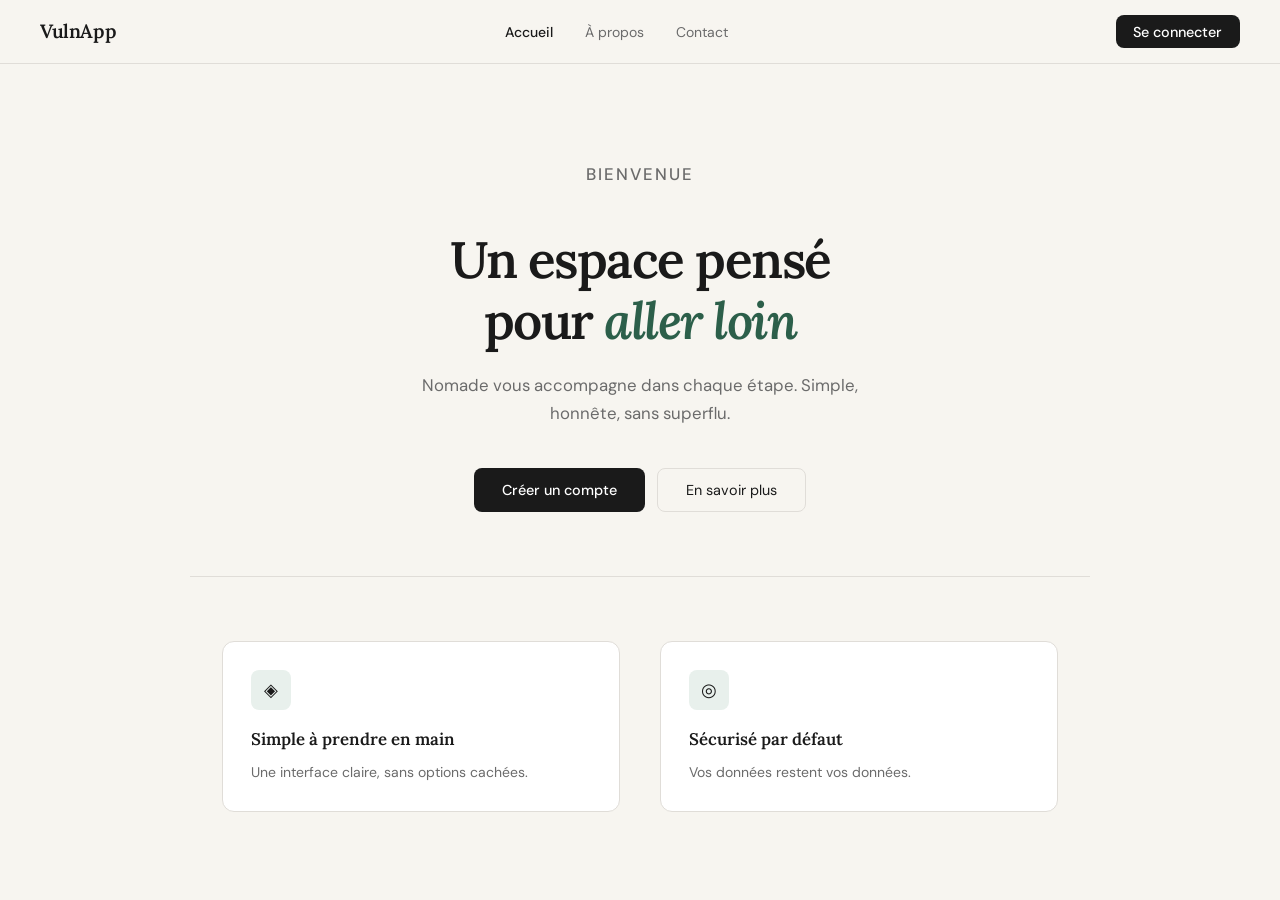
==== commit 0da12a22: "push" ====
--- a/static/index.html
+++ b/static/index.html
@@ -6,9 +6,82 @@
   <title>Nomade — Accueil</title>
   <link rel="stylesheet" href="style.css" />
 </head>
+<body>
+
+<nav>
+    <a href="index.html" class="nav-logo">VulnApp</a>
+    <ul class="nav-links">
+        <li><a href="index.html" class="active">Accueil</a></li>
+        <li><a href="page-about.html">À propos</a></li>
+        <li><a href="page-contact.html">Contact</a></li>
+    </ul>
+    <div class="nav-auth">
+        <button class="btn-primary btn-nav" id="loginBtn">Se connecter</button>
+    </div>
+</nav>
+
+<main>
+  <div class="hero">
+    <p class="hero-eyebrow">Bienvenue</p>
+    <h1>Un espace pensé<br>pour <em>aller loin</em></h1>
+    <p>Nomade vous accompagne dans chaque étape. Simple, honnête, sans superflu.</p>
+    <div class="hero-actions">
+      <button class="btn-primary">Créer un compte</button>
+      <button class="btn-secondary">En savoir plus</button>
+    </div>
+  </div>
+
+  <div class="divider"></div>
+
+  <div class="features">
+    <div class="feature-card">
+      <div class="feature-icon">◈</div>
+      <h3>Simple à prendre en main</h3>
+      <p>Une interface claire, sans options cachées.</p>
+    </div>
+    <div class="feature-card">
+      <div class="feature-icon">◎</div>
+      <h3>Sécurisé par défaut</h3>
+      <p>Vos données restent vos données.</p>
+    </div>
+  </div>
+</main>
+
+<div class="modal-overlay" id="modalOverlay">
+    <div class="modal" id="loginModal">
+        <button class="modal-close" id="closeModal">&times;</button>
+
+        <div class="modal-home" id="modalHome">
+            <h2 class="modal-home-title">Bienvenue</h2>
+            <p class="modal-home-sub">Connectez-vous pour accéder au panel.</p>
+            <div class="modal-home-btns">
+                <button class="btn-modal-choice btn-modal-login" id="showLoginForm">Se connecter</button>
+                <button class="btn-modal-choice btn-modal-signup">Créer un compte</button>
+            </div>
+        </div>
+
+        <div class="modal-form-wrap" id="loginFormWrap">
+            <div class="modal-form-header">
+                <button class="btn-back" id="backToHome">←</button>
+                <h2 class="modal-form-title">Connexion</h2>
+            </div>
+            <form action="/login" method="POST">
+                <div class="modal-field">
+                    <label>Email ou Identifiant</label>
+                    <input type="text" name="username" placeholder="admin@vulnapp.local">
+                </div>
+                <div class="modal-field">
+                    <label>Mot de passe</label>
+                    <input type="password" name="password" placeholder="••••••••">
+                </div>
+                <button type="submit" class="btn-modal-submit">Entrer</button>
+            </form>
+        </div>
+    </div>
+</div>
+
 <script>
-    // 1. Sélection des éléments
-    // Assure-toi que ton bouton dans la NAV a bien l'id="loginBtn"
+    // 1. On récupère tous les éléments
     const btnNav = document.getElementById('loginBtn'); 
     const overlay = document.getElementById('modalOverlay');
     const btnClose = document.getElementById('closeModal');
@@ -19,83 +92,40 @@
     const homeView = document.getElementById('modalHome');
     const formView = document.getElementById('loginFormWrap');
 
-    // 2. Ouvrir la modale au clic sur le bouton de la nav
+    // 2. Ouvrir la modale
     if (btnNav) {
         btnNav.onclick = () => {
             overlay.classList.add('open');
         };
     }
 
-    // 3. Fermer la modale (croix ou clic à côté)
-    btnClose.onclick = () => overlay.classList.remove('open');
+    // 3. Fermer la modale
+    if (btnClose) {
+        btnClose.onclick = () => overlay.classList.remove('open');
+    }
+
+    // Fermer si on clique sur le fond sombre
     window.onclick = (e) => {
         if (e.target == overlay) overlay.classList.remove('open');
     };
 
-    // 4. Navigation INTERNE à la modale (Passer du menu au formulaire)
-    btnGoToForm.onclick = () => {
-        homeView.style.display = 'none';
-        formView.classList.add('active');
-        modalBox.classList.add('expanded-login'); // Agrandit le carré selon ton CSS
-    };
+    // 4. Navigation interne à la modale
+    if (btnGoToForm) {
+        btnGoToForm.onclick = () => {
+            homeView.style.display = 'none';
+            formView.classList.add('active');
+            modalBox.classList.add('expanded-login');
+        };
+    }
 
-    // 5. Retour au menu de la modale
-    btnBack.onclick = () => {
-        formView.classList.remove('active');
-        homeView.style.display = 'block';
-        modalBox.classList.remove('expanded-login');
-    };
+    if (btnBack) {
+        btnBack.onclick = () => {
+            formView.classList.remove('active');
+            homeView.style.display = 'block';
+            modalBox.classList.remove('expanded-login');
+        };
+    }
 </script>
-<body>
-    <nav>
-    <a href="index.html" class="nav-logo">VulnApp</a>
 
-    <ul class="nav-links">
-        <li><a href="index.html" class="active">Accueil</a></li>
-        <li><a href="page-about.html">À propos</a></li>
-        <li><a href="page-contact.html">Contact</a></li>
-    </ul>
-
-    <div class="nav-auth">
-        <button class="btn-primary btn-nav" id="loginBtn">Se connecter</button>
-    </div>
-</nav>
-
-<main>
-    </main>
-
-<main>
-  <div class="hero">
-    <p class="hero-eyebrow">Bienvenue</p>
-    <h1>Un espace pensé<br>pour <em>aller loin</em></h1>
-    <p>Nomade vous accompagne dans chaque étape. Simple, honnête, sans superflu.</p>
-    <div class="hero-actions">
-      <button class="btn-primary" onclick="openModal()">Créer un compte</button>
-      <button class="btn-secondary" onclick="location.href='about.html'">En savoir plus</button>
-    </div>
-  </div>
-
-  <div class="divider"></div>
-
-  <div class="features">
-    <div class="feature-card">
-      <div class="feature-icon">◈</div>
-      <h3>Simple à prendre en main</h3>
-      <p>Une interface claire, sans options cachées. Vous trouvez ce dont vous avez besoin en quelques secondes.</p>
-    </div>
-    <div class="feature-card">
-      <div class="feature-icon">◎</div>
-      <h3>Sécurisé par défaut</h3>
-      <p>Vos données restent vos données. Pas de revente, pas de publicité ciblée, jamais.</p>
-    </div>
-    <div class="feature-card">
-      <div class="feature-icon">◇</div>
-      <h3>Disponible partout</h3>
-      <p>Sur ordinateur, téléphone ou tablette. Votre espace vous suit où que vous soyez.</p>
-    </div>
-  </div>
-</main>
-
-<script src="shared.js"></script>
 </body>
 </html>
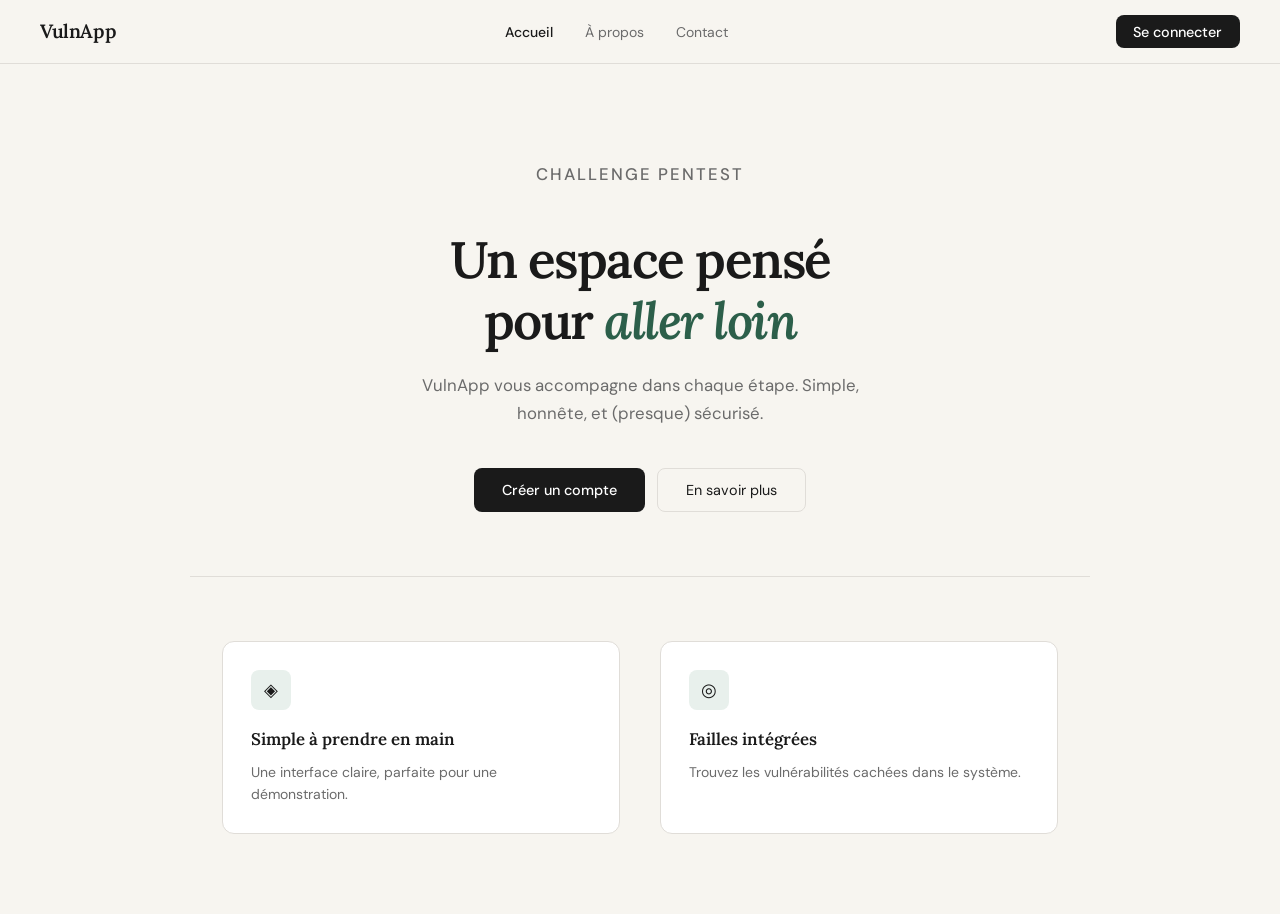
==== commit b0f04939: "push" ====
--- a/static/index.html
+++ b/static/index.html
@@ -3,7 +3,7 @@
 <head>
   <meta charset="UTF-8" />
   <meta name="viewport" content="width=device-width, initial-scale=1.0" />
-  <title>Nomade — Accueil</title>
+  <title>VulnApp — Accueil</title>
   <link rel="stylesheet" href="style.css" />
 </head>
 <body>
@@ -22,12 +22,12 @@
 
 <main>
   <div class="hero">
-    <p class="hero-eyebrow">Bienvenue</p>
+    <p class="hero-eyebrow">Challenge Pentest</p>
     <h1>Un espace pensé<br>pour <em>aller loin</em></h1>
-    <p>Nomade vous accompagne dans chaque étape. Simple, honnête, sans superflu.</p>
+    <p>VulnApp vous accompagne dans chaque étape. Simple, honnête, et (presque) sécurisé.</p>
     <div class="hero-actions">
-      <button class="btn-primary">Créer un compte</button>
-      <button class="btn-secondary">En savoir plus</button>
+      <button class="btn-primary" id="heroSignupBtn">Créer un compte</button>
+      <button class="btn-secondary" onclick="location.href='page-about.html'">En savoir plus</button>
     </div>
   </div>
 
@@ -37,12 +37,12 @@
     <div class="feature-card">
       <div class="feature-icon">◈</div>
       <h3>Simple à prendre en main</h3>
-      <p>Une interface claire, sans options cachées.</p>
+      <p>Une interface claire, parfaite pour une démonstration.</p>
     </div>
     <div class="feature-card">
       <div class="feature-icon">◎</div>
-      <h3>Sécurisé par défaut</h3>
-      <p>Vos données restent vos données.</p>
+      <h3>Failles intégrées</h3>
+      <p>Trouvez les vulnérabilités cachées dans le système.</p>
     </div>
   </div>
 </main>
@@ -56,75 +56,201 @@
             <p class="modal-home-sub">Connectez-vous pour accéder au panel.</p>
             <div class="modal-home-btns">
                 <button class="btn-modal-choice btn-modal-login" id="showLoginForm">Se connecter</button>
-                <button class="btn-modal-choice btn-modal-signup">Créer un compte</button>
+                <button class="btn-modal-choice btn-modal-signup" id="showSignupForm">Créer un compte</button>
             </div>
         </div>
 
         <div class="modal-form-wrap" id="loginFormWrap">
             <div class="modal-form-header">
-                <button class="btn-back" id="backToHome">←</button>
+                <button class="btn-back" id="backToHomeFromLogin">←</button>
                 <h2 class="modal-form-title">Connexion</h2>
             </div>
-            <form action="/login" method="POST">
-                <div class="modal-field">
-                    <label>Email ou Identifiant</label>
-                    <input type="text" name="username" placeholder="admin@vulnapp.local">
+            <form id="loginForm">
+                <div class="modal-field">
+                    <label>Nom d'utilisateur</label>
+                    <input type="text" id="loginUsername" placeholder="alice" required>
                 </div>
                 <div class="modal-field">
                     <label>Mot de passe</label>
-                    <input type="password" name="password" placeholder="••••••••">
-                </div>
+                    <input type="password" id="loginPassword" placeholder="••••••••" required>
+                </div>
+                <div class="modal-error" id="loginMsg" style="font-weight: 500; margin-bottom: 10px;"></div>
                 <button type="submit" class="btn-modal-submit">Entrer</button>
             </form>
         </div>
+
+        <div class="modal-form-wrap" id="signupFormWrap">
+            <div class="modal-form-header">
+                <button class="btn-back" id="backToHomeFromSignup">←</button>
+                <h2 class="modal-form-title">Créer un compte</h2>
+            </div>
+            <form id="signupForm">
+                <div class="modal-field">
+                    <label>Nom d'utilisateur</label>
+                    <input type="text" id="signupUsername" placeholder="bob" required>
+                </div>
+                <div class="modal-field">
+                    <label>Mot de passe</label>
+                    <input type="password" id="signupPassword" placeholder="••••••••" required>
+                </div>
+                <div class="pw-rules">
+                    <span class="pw-rule">Majuscule</span>
+                    <span class="pw-rule">Minuscule</span>
+                    <span class="pw-rule">Chiffre</span>
+                    <span class="pw-rule">Spécial</span>
+                </div>
+                <div class="modal-error" id="signupMsg" style="font-weight: 500; margin-bottom: 10px;"></div>
+                <button type="submit" class="btn-modal-submit">S'inscrire</button>
+            </form>
+        </div>
+
     </div>
 </div>
 
 <script>
-    // 1. On récupère tous les éléments
-    const btnNav = document.getElementById('loginBtn'); 
-    const overlay = document.getElementById('modalOverlay');
-    const btnClose = document.getElementById('closeModal');
+    // --- 1. SÉLECTION DES ÉLÉMENTS ---
+    const modalOverlay = document.getElementById('modalOverlay');
     const modalBox = document.getElementById('loginModal');
-    
-    const btnGoToForm = document.getElementById('showLoginForm');
-    const btnBack = document.getElementById('backToHome');
-    const homeView = document.getElementById('modalHome');
-    const formView = document.getElementById('loginFormWrap');
-
-    // 2. Ouvrir la modale
-    if (btnNav) {
-        btnNav.onclick = () => {
-            overlay.classList.add('open');
-        };
+    const loginBtnNav = document.getElementById('loginBtn');
+    const signupBtnHero = document.getElementById('heroSignupBtn');
+    const closeModal = document.getElementById('closeModal');
+    
+    const modalHome = document.getElementById('modalHome');
+    const loginFormWrap = document.getElementById('loginFormWrap');
+    const signupFormWrap = document.getElementById('signupFormWrap');
+    
+    const showLoginForm = document.getElementById('showLoginForm');
+    const showSignupForm = document.getElementById('showSignupForm');
+    const backToHomeFromLogin = document.getElementById('backToHomeFromLogin');
+    const backToHomeFromSignup = document.getElementById('backToHomeFromSignup');
+
+    // --- 2. GESTION DE L'AFFICHAGE ---
+    function openModal(view = 'home') {
+        modalOverlay.classList.add('open');
+        resetViews();
+        if(view === 'home') { 
+            modalHome.style.display = 'block'; 
+        } else if(view === 'signup') {
+            modalHome.style.display = 'none';
+            signupFormWrap.classList.add('active');
+            modalBox.classList.add('expanded-signup');
+        }
     }
-
-    // 3. Fermer la modale
-    if (btnClose) {
-        btnClose.onclick = () => overlay.classList.remove('open');
+    
+    function resetViews() {
+        modalHome.style.display = 'block';
+        loginFormWrap.classList.remove('active');
+        signupFormWrap.classList.remove('active');
+        modalBox.classList.remove('expanded-login', 'expanded-signup');
+        document.getElementById('loginMsg').innerText = "";
+        document.getElementById('signupMsg').innerText = "";
     }
 
-    // Fermer si on clique sur le fond sombre
-    window.onclick = (e) => {
-        if (e.target == overlay) overlay.classList.remove('open');
+    // Écouteurs de clics pour ouvrir/fermer
+    if(loginBtnNav) loginBtnNav.onclick = () => openModal('home');
+    if(signupBtnHero) signupBtnHero.onclick = () => openModal('signup');
+    if(closeModal) closeModal.onclick = () => modalOverlay.classList.remove('open');
+    window.onclick = (e) => { if (e.target == modalOverlay) modalOverlay.classList.remove('open'); };
+    
+    // Navigation interne modale
+    showLoginForm.onclick = () => {
+        modalHome.style.display = 'none';
+        loginFormWrap.classList.add('active');
+        modalBox.classList.add('expanded-login');
     };
-
-    // 4. Navigation interne à la modale
-    if (btnGoToForm) {
-        btnGoToForm.onclick = () => {
-            homeView.style.display = 'none';
-            formView.classList.add('active');
-            modalBox.classList.add('expanded-login');
-        };
-    }
-
-    if (btnBack) {
-        btnBack.onclick = () => {
-            formView.classList.remove('active');
-            homeView.style.display = 'block';
-            modalBox.classList.remove('expanded-login');
-        };
-    }
+    
+    showSignupForm.onclick = () => {
+        modalHome.style.display = 'none';
+        signupFormWrap.classList.add('active');
+        modalBox.classList.add('expanded-signup');
+    };
+    
+    backToHomeFromLogin.onclick = resetViews;
+    backToHomeFromSignup.onclick = resetViews;
+
+
+    // --- 3. COMMUNICATION AVEC LE SERVEUR GO (JSON) ---
+
+    // Gérer la soumission du formulaire d'Inscription
+    document.getElementById('signupForm').addEventListener('submit', async (e) => {
+        e.preventDefault(); // Empêche la page de se recharger
+        
+        const user = document.getElementById('signupUsername').value;
+        const pass = document.getElementById('signupPassword').value;
+        const msgDiv = document.getElementById('signupMsg');
+        const btn = e.target.querySelector('button');
+
+        btn.disabled = true;
+        btn.innerText = "Chargement...";
+
+        try {
+            const response = await fetch('/signup', {
+                method: 'POST',
+                headers: { 'Content-Type': 'application/json' },
+                body: JSON.stringify({ username: user, password: pass })
+            });
+            const data = await response.json();
+            
+            if (data.success) {
+                msgDiv.style.color = "#7ecfaa"; // Vert CSS
+                msgDiv.innerText = data.message;
+                
+                // Redirection auto vers l'accueil de la modale après 1.5s
+                setTimeout(() => {
+                    backToHomeFromSignup.click();
+                    showLoginForm.click();
+                }, 1500);
+            } else {
+                msgDiv.style.color = "#e87c7c"; // Rouge CSS
+                msgDiv.innerText = data.message;
+            }
+        } catch (error) {
+            msgDiv.style.color = "#e87c7c";
+            msgDiv.innerText = "Erreur de connexion au serveur.";
+        } finally {
+            btn.disabled = false;
+            btn.innerText = "S'inscrire";
+        }
+    });
+
+    // Gérer la soumission du formulaire de Connexion
+    document.getElementById('loginForm').addEventListener('submit', async (e) => {
+        e.preventDefault();
+        
+        const user = document.getElementById('loginUsername').value;
+        const pass = document.getElementById('loginPassword').value;
+        const msgDiv = document.getElementById('loginMsg');
+        const btn = e.target.querySelector('button');
+
+        btn.disabled = true;
+        btn.innerText = "Chargement...";
+
+        try {
+            const response = await fetch('/login', {
+                method: 'POST',
+                headers: { 'Content-Type': 'application/json' },
+                body: JSON.stringify({ username: user, password: pass })
+            });
+            const data = await response.json();
+            
+            if (data.success) {
+                msgDiv.style.color = "#7ecfaa";
+                msgDiv.innerText = data.message;
+                
+                // Pour l'instant on affiche juste le succès. 
+                // Plus tard : window.location.href = "/admin";
+            } else {
+                msgDiv.style.color = "#e87c7c";
+                msgDiv.innerText = data.message;
+            }
+        } catch (error) {
+            msgDiv.style.color = "#e87c7c";
+            msgDiv.innerText = "Erreur de connexion au serveur.";
+        } finally {
+            btn.disabled = false;
+            btn.innerText = "Entrer";
+        }
+    });
 </script>
 
 </body>
